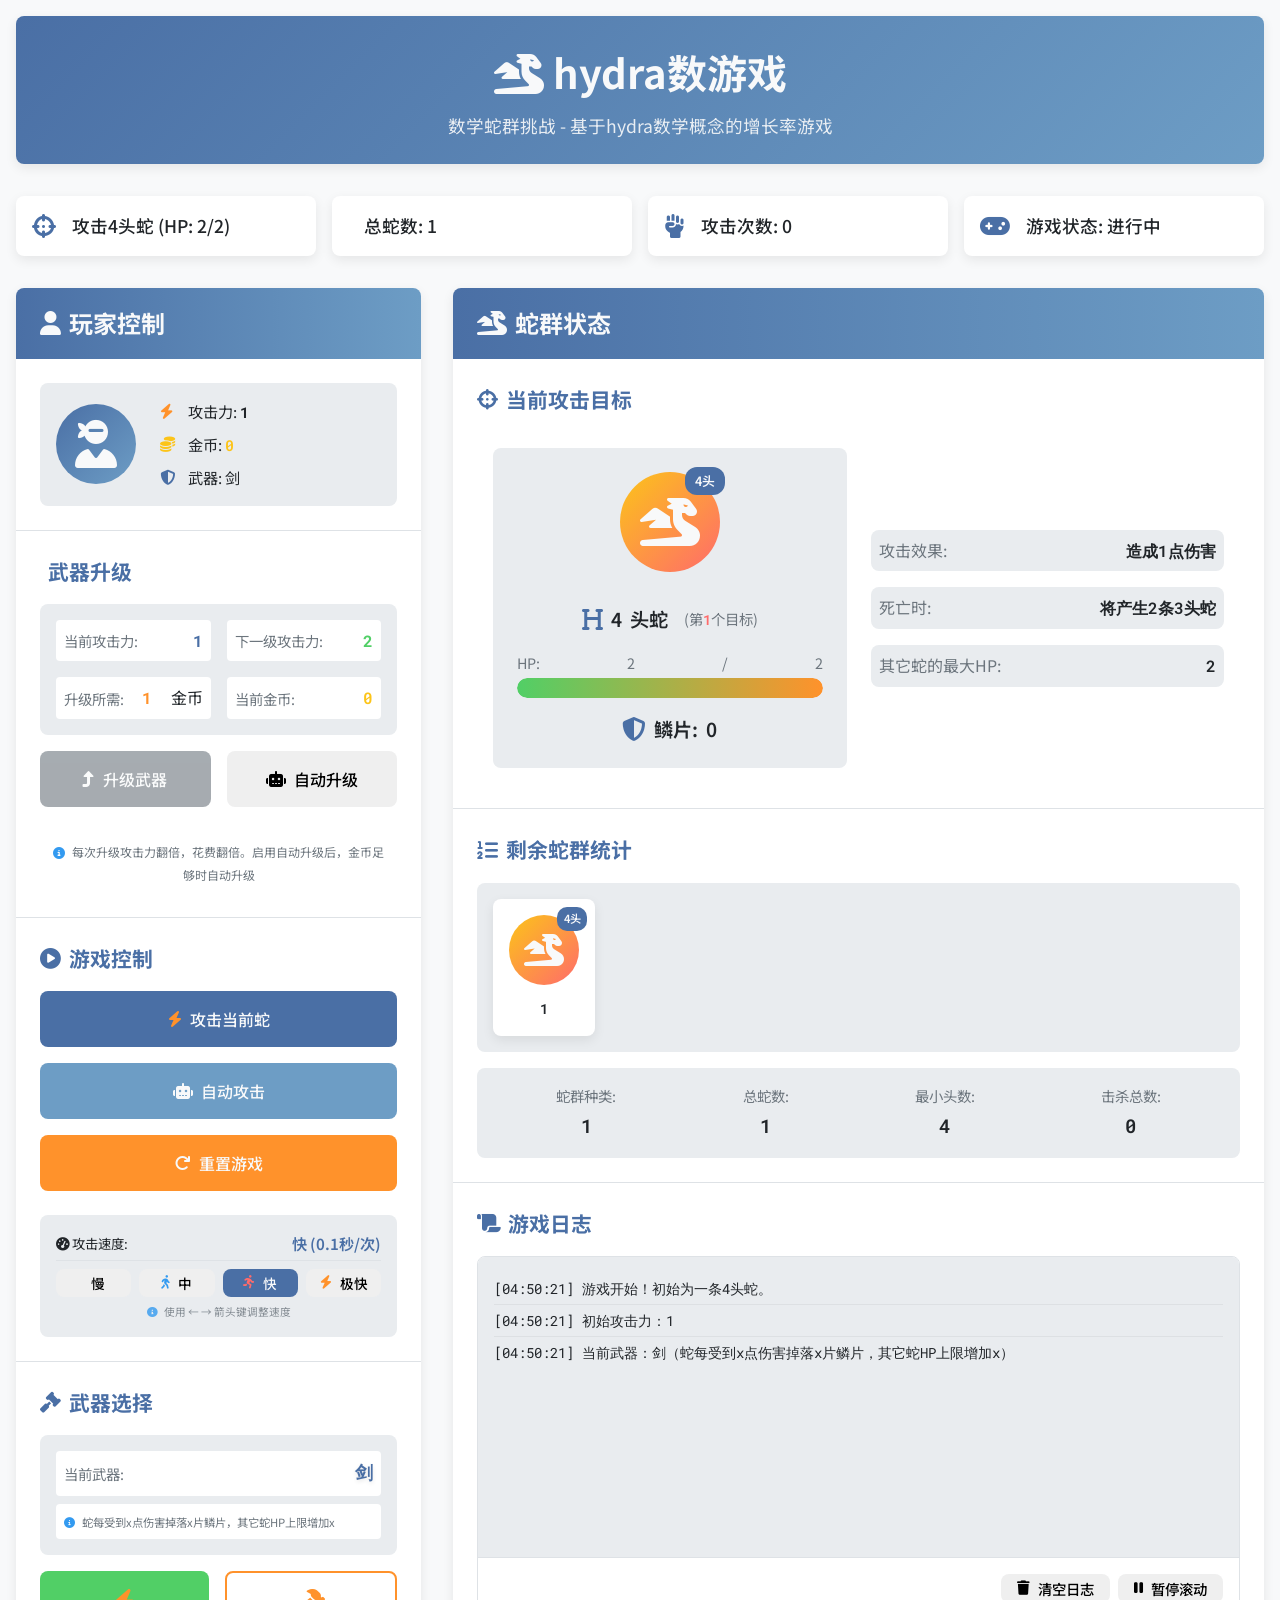
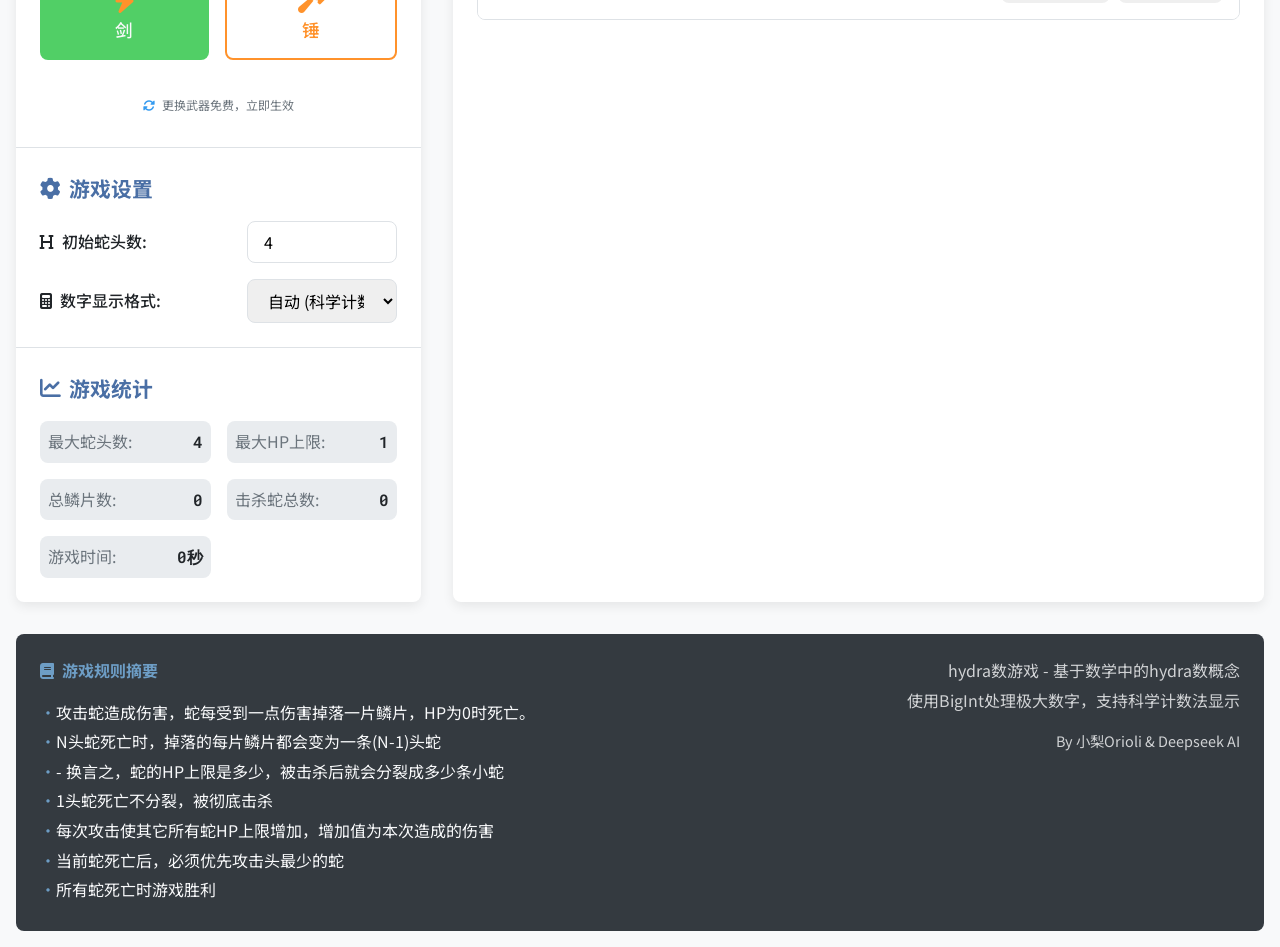
==== index.html @ ba2c18ad "【重构】初始化并迁移Hydra-web工程(BigInt实现分支)" ====
<!DOCTYPE html>
<html lang="zh-CN">
<head>
    <meta charset="UTF-8">
    <meta name="viewport" content="width=device-width, initial-scale=1.0">
    <title>hydra数游戏 - 数学蛇群挑战</title>
    <link rel="stylesheet" href="style.css">
    <link rel="stylesheet" href="https://cdnjs.cloudflare.com/ajax/libs/font-awesome/6.4.0/css/all.min.css">
    <link href="https://fonts.googleapis.com/css2?family=Noto+Sans+SC:wght@300;400;500;700&family=Roboto+Mono:wght@300;400;500&display=swap" rel="stylesheet">
</head>
<body>
    <div class="container">
        <header class="header">
            <h1><i class="fas fa-dragon"></i> hydra数游戏</h1>
            <p class="subtitle">数学蛇群挑战 - 基于hydra数学概念的增长率游戏</p>
        </header>

        <div class="game-status">
            <div class="status-item" id="current-snake-status">
                <i class="fas fa-crosshairs"></i>
                <span>准备开始游戏</span>
            </div>
            <div class="status-item" id="total-snakes-status">
                <i class="fas fa-snake"></i>
                <span>总蛇数: 0</span>
            </div>
            <div class="status-item" id="attack-count-status">
                <i class="fas fa-fist-raised"></i>
                <span>攻击次数: 0</span>
            </div>
            <div class="status-item" id="game-state-status">
                <i class="fas fa-gamepad"></i>
                <span>游戏状态: 等待开始</span>
            </div>
        </div>

        <main class="game-container">
            <!-- 左侧玩家控制区 -->
            <section class="player-panel">
                <div class="panel-header">
                    <h2><i class="fas fa-user"></i> 玩家控制</h2>
                </div>
                
                <!-- 玩家形象展示 -->
                <div class="player-visual-section">
                    <div class="player-visual">
                        <div class="player-icon">
                            <i class="fas fa-user-ninja fa-3x"></i>
                        </div>
                        <div class="player-info">
                            <div class="player-status">
                                <i class="fas fa-bolt"></i>
                                <span>攻击力: <span id="player-attack-power">1</span></span>
                            </div>
                            <div class="player-status">
                                <i class="fas fa-coins"></i>
                                <span>金币: <span id="player-gold">0</span></span>
                            </div>
                            <div class="player-status">
                                <i class="fas fa-shield-alt"></i>
                                <span>武器: <span id="player-weapon-display">剑</span></span>
                            </div>
                        </div>
                    </div>
                </div>
                
                <!-- 攻击力升级系统 -->
                <div class="control-section">
                    <h3><i class="fas fa-swords"></i> 武器升级</h3>
                    <div class="upgrade-system">
                        <div class="upgrade-info">
                            <div class="upgrade-item">
                                <span>当前攻击力:</span>
                                <span id="current-attack-power">1</span>
                            </div>
                            <div class="upgrade-item">
                                <span>下一级攻击力:</span>
                                <span id="next-attack-power">2</span>
                            </div>
                            <div class="upgrade-item">
                                <span>升级所需:</span>
                                <span id="upgrade-cost">1</span> 金币
                            </div>
                            <div class="upgrade-item">
                                <span>当前金币:</span>
                                <span id="current-gold">0</span>
                            </div>
                        </div>
                        <div class="upgrade-buttons">
                            <button id="upgrade-btn" class="btn btn-success">
                                <i class="fas fa-level-up-alt"></i> 升级武器
                            </button>
                            <button id="auto-upgrade-btn" class="btn btn-info">
                                <i class="fas fa-robot"></i> 自动升级
                            </button>
                        </div>
                        <div class="upgrade-hint">
                            <small><i class="fas fa-info-circle"></i> 每次升级攻击力翻倍，花费翻倍。启用自动升级后，金币足够时自动升级</small>
                        </div>
                    </div>
                </div>
                
                <div class="control-section">
                    <h3><i class="fas fa-play-circle"></i> 游戏控制</h3>
                    <div class="control-buttons">
                        <button id="attack-btn" class="btn btn-primary">
                            <i class="fas fa-bolt"></i> 攻击当前蛇
                        </button>
                        <button id="auto-attack-btn" class="btn btn-secondary">
                            <i class="fas fa-robot"></i> 自动攻击
                        </button>
                        <button id="reset-btn" class="btn btn-warning">
                            <i class="fas fa-redo"></i> 重置游戏
                        </button>
                    </div>

                    <!-- 自动攻击速度控制 -->
                    <div class="auto-speed-control" style="margin-top: 12px;">
                        <div class="speed-control-header">
                            <small><i class="fas fa-tachometer-alt"></i> 攻击速度:</small>
                            <span id="current-speed-display" class="speed-display">快 (0.1秒/次)</span>
                        </div>
                        <div class="speed-buttons">
                            <button id="speed-slow-btn" class="btn btn-small btn-outline-secondary" data-speed="1000">
                                <i class="fas fa-turtle"></i> 慢
                            </button>
                            <button id="speed-medium-btn" class="btn btn-small btn-outline-secondary" data-speed="500">
                                <i class="fas fa-walking"></i> 中
                            </button>
                            <button id="speed-fast-btn" class="btn btn-small btn-outline-secondary active" data-speed="100">
                                <i class="fas fa-running"></i> 快
                            </button>
                            <button id="speed-veryfast-btn" class="btn btn-small btn-outline-secondary" data-speed="50">
                                <i class="fas fa-bolt"></i> 极快
                            </button>
                        </div>
                        <div class="speed-hint">
                            <small><i class="fas fa-info-circle"></i> 使用 ← → 箭头键调整速度</small>
                        </div>
                    </div>
                </div>

                <!-- 武器选择系统 -->
                <div class="control-section">
                    <h3><i class="fas fa-gavel"></i> 武器选择</h3>
                    <div class="weapon-system">
                        <div class="weapon-info">
                            <div class="weapon-status">
                                <span>当前武器:</span>
                                <span id="current-weapon-display" class="weapon-name">剑</span>
                            </div>
                            <div class="weapon-description">
                                <small><i class="fas fa-info-circle"></i> <span id="weapon-description-display">蛇每受到x点伤害掉落x片鳞片，其它蛇HP上限增加x</span></small>
                            </div>
                        </div>
                        <div class="weapon-buttons">
                            <button id="weapon-sword-btn" class="btn btn-success">
                                <i class="fas fa-bolt"></i> 剑
                            </button>
                            <button id="weapon-hammer-btn" class="btn btn-outline-warning">
                                <i class="fas fa-hammer"></i> 锤
                            </button>
                        </div>
                        <div class="weapon-hint">
                            <small><i class="fas fa-sync-alt"></i> 更换武器免费，立即生效</small>
                        </div>
                    </div>
                </div>

                <div class="control-section">
                    <h3><i class="fas fa-cog"></i> 游戏设置</h3>
                    <div class="settings">
                        <div class="setting-item">
                            <label for="initial-heads">
                                <i class="fas fa-heading"></i> 初始蛇头数:
                            </label>
                            <input type="number" id="initial-heads" min="2" max="10" value="4">
                        </div>
                        <div class="setting-item">
                            <label for="number-format">
                                <i class="fas fa-calculator"></i> 数字显示格式:
                            </label>
                            <select id="number-format">
                                <option value="auto">自动 (科学计数法)</option>
                                <option value="scientific">科学计数法</option>
                                <option value="chinese">中文单位</option>
                                <option value="full">完整数字</option>
                            </select>
                        </div>
                    </div>
                </div>

                <div class="control-section">
                    <h3><i class="fas fa-chart-line"></i> 游戏统计</h3>
                    <div class="stats">
                        <div class="stat-item">
                            <span>最大蛇头数:</span>
                            <span id="max-heads-stat">0</span>
                        </div>
                        <div class="stat-item">
                            <span>最大HP上限:</span>
                            <span id="max-hp-stat">0</span>
                        </div>
                        <div class="stat-item">
                            <span>总鳞片数:</span>
                            <span id="total-scales-stat">0</span>
                        </div>
                        <div class="stat-item">
                            <span>击杀蛇总数:</span>
                            <span id="total-killed-stat">0</span>
                        </div>
                        <div class="stat-item">
                            <span>游戏时间:</span>
                            <span id="game-time-stat">0秒</span>
                        </div>
                    </div>
                </div>
            </section>

            <!-- 右侧蛇群显示区 -->
            <section class="snakes-panel">
                <div class="panel-header">
                    <h2><i class="fas fa-dragon"></i> 蛇群状态</h2>
                </div>
                
                <div class="current-snake-section">
                    <h3><i class="fas fa-crosshairs"></i> 当前攻击目标</h3>
                    <div class="current-snake-display">
                        <div class="snake-visual">
                            <!-- 蛇图标显示 -->
                            <div class="snake-icon-container">
                                <div class="snake-icon" id="current-snake-icon">
                                    <i class="fas fa-dragon fa-3x"></i>
                                </div>
                                <div class="snake-heads-badge" id="snake-heads-badge">
                                    <span id="current-heads-icon">5</span>头
                                </div>
                                <!-- 斩击特效容器 -->
                                <div class="slash-effect-container" id="slash-effect-container"></div>
                            </div>
                            
                            <div class="snake-heads">
                                <i class="fas fa-heading"></i>
                                <span id="current-heads">5</span>头蛇
                                <span class="target-order">(第<span id="current-target-order">1</span>个目标)</span>
                            </div>
                            <div class="snake-hp">
                                <div class="hp-label">
                                    <span>HP:</span>
                                    <span id="current-hp">1</span>/<span id="max-hp">1</span>
                                </div>
                                <div class="hp-bar-container">
                                    <div class="hp-bar" id="hp-bar"></div>
                                </div>
                            </div>
                            <div class="snake-scales">
                                <i class="fas fa-shield-alt"></i>
                                <span>鳞片:</span>
                                <span id="current-scales">0</span>
                            </div>
                        </div>
                        
                            <div class="snake-info">
                                <div class="info-row">
                                    <span>攻击效果:</span>
                                    <span id="attack-effect">造成1点伤害</span>
                                </div>
                                <div class="info-row death-info-row">
                                    <span>死亡时:</span>
                                    <span id="snakes-death-info">不再分裂</span>
                                </div>
                                <div class="info-row">
                                    <span>其它蛇的最大HP:</span>
                                    <span id="other-snakes-max-hp">1</span>
                                </div>
                            </div>
                    </div>
                </div>

                <div class="remaining-snakes-section">
                    <h3><i class="fas fa-list-ol"></i> 剩余蛇群统计</h3>
                    <div class="snakes-icons-container" id="snakes-icons-container">
                        <!-- 动态生成的蛇图标卡片 -->
                        <div class="empty-snakes-message">
                            <i class="fas fa-question-circle fa-2x"></i>
                            <p>暂无蛇群数据</p>
                        </div>
                    </div>
                    <div class="snakes-summary">
                        <div class="summary-item">
                            <span>蛇群种类:</span>
                            <span id="snake-types-count">0</span>
                        </div>
                        <div class="summary-item">
                            <span>总蛇数:</span>
                            <span id="total-snakes-count">0</span>
                        </div>
                        <div class="summary-item">
                            <span>最小头数:</span>
                            <span id="min-heads-count">-</span>
                        </div>
                        <div class="summary-item">
                            <span>击杀总数:</span>
                            <span id="total-killed-summary">0</span>
                        </div>
                    </div>
                </div>

                <div class="game-log-section">
                    <h3><i class="fas fa-scroll"></i> 游戏日志</h3>
                    <div class="log-container">
                        <div class="log-entries" id="game-log">
                            <div class="log-entry">欢迎来到Hydra数游戏！点击"攻击当前蛇"开始游戏。</div>
                        </div>
                        <div class="log-controls">
                            <button id="clear-log-btn" class="btn btn-small">
                                <i class="fas fa-trash"></i> 清空日志
                            </button>
                            <button id="pause-log-btn" class="btn btn-small">
                                <i class="fas fa-pause"></i> 暂停滚动
                            </button>
                        </div>
                    </div>
                </div>
            </section>
        </main>

        <footer class="footer">
            <div class="footer-content">
                <div class="game-rules">
                    <h4><i class="fas fa-book"></i> 游戏规则摘要</h4>
                    <ul>
                        <li>攻击蛇造成伤害，蛇每受到一点伤害掉落一片鳞片，HP为0时死亡。</li>
                        <li>N头蛇死亡时，掉落的每片鳞片都会变为一条(N-1)头蛇</li>
                        <li>- 换言之，蛇的HP上限是多少，被击杀后就会分裂成多少条小蛇</li>
                        <li>1头蛇死亡不分裂，被彻底击杀</li>
                        <li>每次攻击使其它所有蛇HP上限增加，增加值为本次造成的伤害</li>
                        <li>当前蛇死亡后，必须优先攻击头最少的蛇</li>
                        <li>所有蛇死亡时游戏胜利</li>
                    </ul>
                </div>
                <div class="footer-info">
                    <p>hydra数游戏 - 基于数学中的hydra数概念</p>
                    <p>使用BigInt处理极大数字，支持科学计数法显示</p>
                    <p class="copyright">By 小梨Orioli & Deepseek AI</p>
                </div>
            </div>
        </footer>
    </div>

    <!-- JavaScript模块 -->
    <script src="bigNumber.js" type="module"></script>
    <script src="gameState.js" type="module"></script>
    <script src="uiManager.js" type="module"></script>
    <script src="script.js" type="module"></script>
</body>
</html>
---- style.css ----
/* Hydra数游戏 - 样式文件 */
:root {
    /* 颜色变量 */
    --primary-color: #4a6fa5;
    --primary-dark: #385d8a;
    --secondary-color: #6d9dc5;
    --accent-color: #ff6b6b;
    --success-color: #51cf66;
    --warning-color: #ff922b;
    --danger-color: #ff6b6b;
    --info-color: #339af0;
    
    /* 背景颜色 */
    --bg-primary: #f8f9fa;
    --bg-secondary: #e9ecef;
    --bg-card: #ffffff;
    --bg-dark: #343a40;
    
    /* 文字颜色 */
    --text-primary: #212529;
    --text-secondary: #6c757d;
    --text-light: #f8f9fa;
    
    /* 边框和阴影 */
    --border-color: #dee2e6;
    --border-radius: 8px;
    --box-shadow: 0 4px 12px rgba(0, 0, 0, 0.08);
    --box-shadow-hover: 0 6px 16px rgba(0, 0, 0, 0.12);
    
    /* 间距 */
    --spacing-xs: 4px;
    --spacing-sm: 8px;
    --spacing-md: 16px;
    --spacing-lg: 24px;
    --spacing-xl: 32px;
    
    /* 字体 */
    --font-family-sans: 'Noto Sans SC', 'Microsoft YaHei', sans-serif;
    --font-family-mono: 'Roboto Mono', 'Consolas', monospace;
}

/* 基础样式重置 */
* {
    margin: 0;
    padding: 0;
    box-sizing: border-box;
}

body {
    font-family: var(--font-family-sans);
    color: var(--text-primary);
    background-color: var(--bg-primary);
    line-height: 1.6;
    min-height: 100vh;
}

.container {
    max-width: 1400px;
    margin: 0 auto;
    padding: var(--spacing-md);
}

/* 头部样式 */
.header {
    text-align: center;
    margin-bottom: var(--spacing-xl);
    padding: var(--spacing-lg);
    background: linear-gradient(135deg, var(--primary-color), var(--secondary-color));
    color: var(--text-light);
    border-radius: var(--border-radius);
    box-shadow: var(--box-shadow);
}

.header h1 {
    font-size: 2.5rem;
    margin-bottom: var(--spacing-sm);
}

.header .subtitle {
    font-size: 1.1rem;
    opacity: 0.9;
}

/* 游戏状态栏 */
.game-status {
    display: grid;
    grid-template-columns: repeat(auto-fit, minmax(200px, 1fr));
    gap: var(--spacing-md);
    margin-bottom: var(--spacing-xl);
}

.status-item {
    background-color: var(--bg-card);
    padding: var(--spacing-md);
    border-radius: var(--border-radius);
    box-shadow: var(--box-shadow);
    display: flex;
    align-items: center;
    gap: var(--spacing-md);
    transition: transform 0.2s ease;
}

.status-item:hover {
    transform: translateY(-2px);
}

.status-item i {
    font-size: 1.5rem;
    color: var(--primary-color);
}

.status-item span {
    font-size: 1.1rem;
    font-weight: 500;
}

/* 游戏容器布局 */
.game-container {
    display: grid;
    grid-template-columns: 1fr 2fr;
    gap: var(--spacing-xl);
    margin-bottom: var(--spacing-xl);
}

@media (max-width: 1024px) {
    .game-container {
        grid-template-columns: 1fr;
    }
}

/* 面板通用样式 */
.player-panel, .snakes-panel {
    background-color: var(--bg-card);
    border-radius: var(--border-radius);
    box-shadow: var(--box-shadow);
    overflow: hidden;
}

.panel-header {
    background: linear-gradient(to right, var(--primary-color), var(--secondary-color));
    color: var(--text-light);
    padding: var(--spacing-md) var(--spacing-lg);
}

.panel-header h2 {
    font-size: 1.5rem;
    display: flex;
    align-items: center;
    gap: var(--spacing-sm);
}

/* 控制区域样式 */
.control-section {
    padding: var(--spacing-lg);
    border-bottom: 1px solid var(--border-color);
}

.control-section:last-child {
    border-bottom: none;
}

.control-section h3 {
    font-size: 1.3rem;
    margin-bottom: var(--spacing-md);
    color: var(--primary-color);
    display: flex;
    align-items: center;
    gap: var(--spacing-sm);
}

/* 按钮样式 */
.btn {
    padding: var(--spacing-md) var(--spacing-lg);
    border: none;
    border-radius: var(--border-radius);
    font-family: var(--font-family-sans);
    font-size: 1rem;
    font-weight: 500;
    cursor: pointer;
    transition: all 0.2s ease;
    display: inline-flex;
    align-items: center;
    justify-content: center;
    gap: var(--spacing-sm);
}

.btn:hover {
    transform: translateY(-2px);
    box-shadow: var(--box-shadow-hover);
}

.btn:active {
    transform: translateY(0);
}

.btn-primary {
    background-color: var(--primary-color);
    color: var(--text-light);
}

.btn-primary:hover {
    background-color: var(--primary-dark);
}

.btn-secondary {
    background-color: var(--secondary-color);
    color: var(--text-light);
}

.btn-warning {
    background-color: var(--warning-color);
    color: var(--text-light);
}

.btn-small {
    padding: var(--spacing-xs) var(--spacing-md);
    font-size: 0.9rem;
}

.control-buttons {
    display: flex;
    flex-direction: column;
    gap: var(--spacing-md);
    margin-bottom: var(--spacing-lg);
}

/* 设置项样式 */
.settings {
    display: flex;
    flex-direction: column;
    gap: var(--spacing-md);
}

.setting-item {
    display: flex;
    align-items: center;
    justify-content: space-between;
    gap: var(--spacing-md);
}

.setting-item label {
    display: flex;
    align-items: center;
    gap: var(--spacing-sm);
    font-weight: 500;
}

.setting-item input, .setting-item select {
    padding: var(--spacing-sm) var(--spacing-md);
    border: 1px solid var(--border-color);
    border-radius: var(--border-radius);
    font-family: var(--font-family-sans);
    font-size: 1rem;
    width: 150px;
}

.setting-item input:focus, .setting-item select:focus {
    outline: none;
    border-color: var(--primary-color);
    box-shadow: 0 0 0 3px rgba(74, 111, 165, 0.1);
}

/* 统计样式 */
.stats {
    display: grid;
    grid-template-columns: repeat(2, 1fr);
    gap: var(--spacing-md);
}

.stat-item {
    display: flex;
    justify-content: space-between;
    padding: var(--spacing-sm);
    background-color: var(--bg-secondary);
    border-radius: var(--border-radius);
}

.stat-item span:first-child {
    color: var(--text-secondary);
}

.stat-item span:last-child {
    font-weight: 600;
    font-family: var(--font-family-mono);
}

/* 玩家形象展示 */
.player-visual-section {
    padding: var(--spacing-lg);
    border-bottom: 1px solid var(--border-color);
}

.player-visual {
    display: flex;
    align-items: center;
    gap: var(--spacing-lg);
    padding: var(--spacing-md);
    background-color: var(--bg-secondary);
    border-radius: var(--border-radius);
}

.player-icon {
    display: flex;
    align-items: center;
    justify-content: center;
    width: 80px;
    height: 80px;
    background: linear-gradient(135deg, var(--primary-color), var(--secondary-color));
    border-radius: 50%;
    color: var(--text-light);
}

.player-info {
    flex: 1;
    display: flex;
    flex-direction: column;
    gap: var(--spacing-sm);
}

.player-status {
    display: flex;
    align-items: center;
    gap: var(--spacing-sm);
    font-size: 0.95rem;
}

.player-status i {
    color: var(--primary-color);
    width: 20px;
}

/* 当前蛇显示 */
.current-snake-display {
    display: grid;
    grid-template-columns: 1fr 1fr;
    gap: var(--spacing-lg);
    padding: var(--spacing-md);
}

@media (max-width: 768px) {
    .current-snake-display {
        grid-template-columns: 1fr;
    }
}

.snake-visual {
    display: flex;
    flex-direction: column;
    gap: var(--spacing-md);
    padding: var(--spacing-lg);
    background-color: var(--bg-secondary);
    border-radius: var(--border-radius);
    align-items: center;
}

/* 蛇图标容器 */
.snake-icon-container {
    position: relative;
    margin-bottom: var(--spacing-md);
}

.snake-icon {
    display: flex;
    align-items: center;
    justify-content: center;
    width: 100px;
    height: 100px;
    background: linear-gradient(135deg, #ff6b6b, #ff922b);
    border-radius: 50%;
    color: var(--text-light);
    transition: all 0.3s ease;
}

.snake-heads-badge {
    position: absolute;
    top: -5px;
    right: -5px;
    background-color: var(--primary-color);
    color: var(--text-light);
    padding: 4px 8px;
    border-radius: 12px;
    font-size: 0.8rem;
    font-weight: 600;
    min-width: 40px;
    text-align: center;
}

.snake-heads, .snake-scales {
    display: flex;
    align-items: center;
    gap: var(--spacing-sm);
    font-size: 1.2rem;
    font-weight: 600;
}

.snake-heads i, .snake-scales i {
    color: var(--primary-color);
    font-size: 1.5rem;
}

.target-order {
    font-size: 0.9rem;
    color: var(--text-secondary);
    margin-left: var(--spacing-sm);
    font-weight: normal;
}

.target-order #current-target-order {
    font-family: var(--font-family-mono);
    font-weight: 600;
    color: var(--accent-color);
}

.snake-hp {
    width: 100%;
}

.hp-label {
    display: flex;
    justify-content: space-between;
    margin-bottom: var(--spacing-xs);
    font-size: 0.9rem;
    color: var(--text-secondary);
}

.hp-bar-container {
    height: 20px;
    background-color: #e9ecef;
    border-radius: 10px;
    overflow: hidden;
}

.hp-bar {
    height: 100%;
    background: linear-gradient(to right, var(--success-color), var(--warning-color));
    border-radius: 10px;
    transition: width 0.3s ease;
}

.snake-info {
    display: flex;
    flex-direction: column;
    justify-content: center;
    gap: var(--spacing-md);
}

.info-row {
    display: flex;
    justify-content: space-between;
    padding: var(--spacing-sm);
    background-color: var(--bg-secondary);
    border-radius: var(--border-radius);
}

.info-row span:first-child {
    color: var(--text-secondary);
}

.info-row span:last-child {
    font-weight: 600;
    font-family: var(--font-family-mono);
}

/* 蛇群表格 */
.snakes-table-container {
    overflow-x: auto;
    margin-bottom: var(--spacing-md);
}

.snakes-table {
    width: 100%;
    border-collapse: collapse;
    font-family: var(--font-family-mono);
}

.snakes-table th {
    background-color: var(--bg-secondary);
    padding: var(--spacing-md);
    text-align: left;
    font-weight: 600;
    color: var(--text-primary);
    border-bottom: 2px solid var(--border-color);
}

.snakes-table td {
    padding: var(--spacing-md);
    border-bottom: 1px solid var(--border-color);
}

.snakes-table tr:hover {
    background-color: var(--bg-secondary);
}

.snakes-table .empty-row {
    text-align: center;
    color: var(--text-secondary);
    font-style: italic;
}

.snakes-summary {
    display: flex;
    justify-content: space-around;
    padding: var(--spacing-md);
    background-color: var(--bg-secondary);
    border-radius: var(--border-radius);
}

.summary-item {
    display: flex;
    flex-direction: column;
    align-items: center;
    gap: var(--spacing-xs);
}

.summary-item span:first-child {
    color: var(--text-secondary);
    font-size: 0.9rem;
}

.summary-item span:last-child {
    font-weight: 600;
    font-size: 1.2rem;
    font-family: var(--font-family-mono);
}

/* 游戏日志 */
.log-container {
    border: 1px solid var(--border-color);
    border-radius: var(--border-radius);
    overflow: hidden;
}

/* 蛇群状态内部区域 */
.snakes-panel .current-snake-section,
.snakes-panel .remaining-snakes-section,
.snakes-panel .game-log-section {
    padding: var(--spacing-lg);
    border-bottom: 1px solid var(--border-color);
}

.snakes-panel .game-log-section {
    border-bottom: none; /* 最后一个区域不需要底部边框 */
}

/* 蛇群状态标题 */
.snakes-panel .current-snake-section h3,
.snakes-panel .remaining-snakes-section h3,
.snakes-panel .game-log-section h3 {
    font-size: 1.3rem;
    margin-bottom: var(--spacing-md);
    color: var(--primary-color);
    display: flex;
    align-items: center;
    gap: var(--spacing-sm);
}

.log-entries {
    height: 300px;
    overflow-y: auto;
    padding: var(--spacing-md);
    background-color: var(--bg-secondary);
    font-family: var(--font-family-mono);
    font-size: 0.9rem;
}

.log-entry {
    padding: var(--spacing-xs) 0;
    border-bottom: 1px solid rgba(0, 0, 0, 0.05);
}

.log-entry:last-child {
    border-bottom: none;
}

.log-controls {
    display: flex;
    justify-content: flex-end;
    gap: var(--spacing-sm);
    padding: var(--spacing-md);
    background-color: var(--bg-card);
    border-top: 1px solid var(--border-color);
}

/* 页脚样式 */
.footer {
    margin-top: var(--spacing-xl);
    padding: var(--spacing-lg);
    background-color: var(--bg-dark);
    color: var(--text-light);
    border-radius: var(--border-radius);
}

.footer-content {
    display: grid;
    grid-template-columns: 1fr 1fr;
    gap: var(--spacing-xl);
}

@media (max-width: 768px) {
    .footer-content {
        grid-template-columns: 1fr;
    }
}

.game-rules h4 {
    margin-bottom: var(--spacing-md);
    color: var(--secondary-color);
    display: flex;
    align-items: center;
    gap: var(--spacing-sm);
}

.game-rules ul {
    list-style-type: none;
}

.game-rules li {
    margin-bottom: var(--spacing-xs);
    padding-left: var(--spacing-md);
    position: relative;
}

.game-rules li:before {
    content: "•";
    color: var(--secondary-color);
    position: absolute;
    left: 0;
}

.footer-info {
    text-align: right;
}

@media (max-width: 768px) {
    .footer-info {
        text-align: left;
    }
}

.footer-info p {
    margin-bottom: var(--spacing-xs);
    opacity: 0.8;
}

.copyright {
    margin-top: var(--spacing-md);
    font-size: 0.9rem;
    opacity: 0.6;
}

.info-item ul {
    list-style-type: none;
    margin-top: var(--spacing-sm);
}

.info-item li {
    margin-bottom: var(--spacing-xs);
    padding-left: var(--spacing-md);
    position: relative;
}

.info-item li:before {
    content: "→";
    color: var(--primary-color);
    position: absolute;
    left: 0;
}

/* 工具类 */
.text-mono {
    font-family: var(--font-family-mono);
}

.text-success {
    color: var(--success-color);
}

.text-warning {
    color: var(--warning-color);
}

.text-danger {
    color: var(--danger-color);
}

.text-info {
    color: var(--info-color);
}

/* 动画 */
@keyframes pulse {
    0% { transform: scale(1); }
    50% { transform: scale(1.05); }
    100% { transform: scale(1); }
}

.pulse {
    animation: pulse 0.5s ease;
}

@keyframes fadeIn {
    from { opacity: 0; transform: translateY(10px); }
    to { opacity: 1; transform: translateY(0); }
}

.fade-in {
    animation: fadeIn 0.3s ease;
}

/* 斩击特效 */
@keyframes slash {
    0% {
        opacity: 0;
        transform: translateX(-40px) translateY(-40px) rotate(-45deg) scale(0.3);
    }
    20% {
        opacity: 1;
        transform: translateX(-20px) translateY(-20px) rotate(-45deg) scale(1);
    }
    80% {
        opacity: 1;
        transform: translateX(0px) translateY(0px) rotate(-45deg) scale(1);
    }
    100% {
        opacity: 0;
        transform: translateX(20px) translateY(20px) rotate(-45deg) scale(0.3);
    }
}

.slash-effect-container {
    position: absolute;
    top: 0;
    left: 0;
    width: 100%;
    height: 100%;
    pointer-events: none;
    z-index: 10;
    overflow: hidden;
    border-radius: 50%;
}

.slash-effect {
    position: absolute;
    top: 50%;
    left: 50%;
    width: 120px;
    height: 20px;
    background: linear-gradient(90deg, 
        rgba(255, 255, 255, 0) 0%, 
        rgba(255, 255, 255, 0.9) 20%, 
        rgba(255, 215, 0, 0.9) 50%, 
        rgba(255, 255, 255, 0.9) 80%, 
        rgba(255, 255, 255, 0) 100%);
    border-radius: 10px;
    transform-origin: center;
    filter: drop-shadow(0 0 8px rgba(255, 215, 0, 0.8));
    animation: slash 0.3s ease-out forwards;
    z-index: 11;
}

/* 斩击特效变体 - 红色版本 */
.slash-effect.red {
    background: linear-gradient(90deg, 
        rgba(255, 0, 0, 0) 0%, 
        rgba(255, 100, 100, 0.9) 20%, 
        rgba(255, 50, 50, 0.9) 50%, 
        rgba(255, 100, 100, 0.9) 80%, 
        rgba(255, 0, 0, 0) 100%);
    filter: drop-shadow(0 0 8px rgba(255, 50, 50, 0.8));
}

/* 斩击特效变体 - 蓝色版本 */
.slash-effect.blue {
    background: linear-gradient(90deg, 
        rgba(0, 150, 255, 0) 0%, 
        rgba(100, 200, 255, 0.9) 20%, 
        rgba(50, 150, 255, 0.9) 50%, 
        rgba(100, 200, 255, 0.9) 80%, 
        rgba(0, 150, 255, 0) 100%);
    filter: drop-shadow(0 0 8px rgba(50, 150, 255, 0.8));
}

/* 蛇群图标卡片布局 */
.snakes-icons-container {
    display: flex;
    flex-wrap: wrap;
    gap: var(--spacing-md);
    padding: var(--spacing-md);
    background-color: var(--bg-secondary);
    border-radius: var(--border-radius);
    min-height: 120px;
    max-height: 300px;
    overflow-y: auto;
    margin-bottom: var(--spacing-md);
}

.snake-icon-card {
    display: flex;
    flex-direction: column;
    align-items: center;
    padding: var(--spacing-md);
    background-color: var(--bg-card);
    border-radius: var(--border-radius);
    box-shadow: var(--box-shadow);
    transition: all 0.2s ease;
    min-width: 100px;
    position: relative;
}

.snake-icon-card:hover {
    transform: translateY(-2px);
    box-shadow: var(--box-shadow-hover);
}

.snake-icon-card .snake-icon-container {
    position: relative;
    margin-bottom: var(--spacing-sm);
}

.snake-icon-card .snake-icon {
    display: flex;
    align-items: center;
    justify-content: center;
    width: 70px;
    height: 70px;
    border-radius: 50%;
    color: var(--text-light);
    transition: all 0.3s ease;
}

.snake-icon-card .snake-heads-badge {
    position: absolute;
    top: -8px;
    right: -8px;
    background-color: var(--primary-color);
    color: var(--text-light);
    padding: 3px 6px;
    border-radius: 10px;
    font-size: 0.7rem;
    font-weight: 600;
    min-width: 30px;
    text-align: center;
    z-index: 1;
}

.snake-icon-card .snake-count {
    font-family: var(--font-family-mono);
    font-size: 0.9rem;
    font-weight: 600;
    color: var(--text-primary);
    text-align: center;
    margin-top: var(--spacing-xs);
}

/* 空状态消息 */
.empty-snakes-message {
    display: flex;
    flex-direction: column;
    align-items: center;
    justify-content: center;
    width: 100%;
    padding: var(--spacing-lg);
    color: var(--text-secondary);
    text-align: center;
}

.empty-snakes-message i {
    margin-bottom: var(--spacing-sm);
    color: var(--text-secondary);
    opacity: 0.5;
}

.empty-snakes-message p {
    font-style: italic;
}

/* 响应式调整 */
@media (max-width: 768px) {
    .snakes-icons-container {
        max-height: 250px;
    }
    
    .snake-icon-card {
        min-width: 80px;
        padding: var(--spacing-sm);
    }
    
    .snake-icon-card .snake-icon {
        width: 60px;
        height: 60px;
    }
}

/* 蛇图标颜色根据头数变化 */
.snake-icon-card[data-heads="1"] .snake-icon {
    background: linear-gradient(135deg, #51cf66, #339af0);
}

.snake-icon-card[data-heads="2"] .snake-icon {
    background: linear-gradient(135deg, #ff6b6b, #ff922b);
}

.snake-icon-card[data-heads="3"] .snake-icon {
    background: linear-gradient(135deg, #ff922b, #fcc419);
}

.snake-icon-card[data-heads="4"] .snake-icon,
.snake-icon-card[data-heads="5"] .snake-icon {
    background: linear-gradient(135deg, #fcc419, #ff6b6b);
}

.snake-icon-card[data-heads="6"] .snake-icon,
.snake-icon-card[data-heads="7"] .snake-icon,
.snake-icon-card[data-heads="8"] .snake-icon,
.snake-icon-card[data-heads="9"] .snake-icon,
.snake-icon-card[data-heads="10"] .snake-icon {
    background: linear-gradient(135deg, #ff6b6b, #cc5de8);
}

.snake-icon-card[data-heads="11"] .snake-icon,
.snake-icon-card[data-heads="12"] .snake-icon,
.snake-icon-card[data-heads="13"] .snake-icon,
.snake-icon-card[data-heads="14"] .snake-icon,
.snake-icon-card[data-heads="15"] .snake-icon,
.snake-icon-card[data-heads="16"] .snake-icon,
.snake-icon-card[data-heads="17"] .snake-icon,
.snake-icon-card[data-heads="18"] .snake-icon,
.snake-icon-card[data-heads="19"] .snake-icon,
.snake-icon-card[data-heads="20"] .snake-icon {
    background: linear-gradient(135deg, #cc5de8, #5c7cfa);
}

.snake-icon-card[data-heads="21"] .snake-icon,
.snake-icon-card[data-heads="22"] .snake-icon,
.snake-icon-card[data-heads="23"] .snake-icon,
.snake-icon-card[data-heads="24"] .snake-icon,
.snake-icon-card[data-heads="25"] .snake-icon,
.snake-icon-card[data-heads="26"] .snake-icon,
.snake-icon-card[data-heads="27"] .snake-icon,
.snake-icon-card[data-heads="28"] .snake-icon,
.snake-icon-card[data-heads="29"] .snake-icon,
.snake-icon-card[data-heads="30"] .snake-icon {
    background: linear-gradient(135deg, #5c7cfa, #339af0);
}

/* 攻击力升级系统样式 */
.upgrade-system {
    display: flex;
    flex-direction: column;
    gap: var(--spacing-md);
}

.upgrade-info {
    display: grid;
    grid-template-columns: repeat(2, 1fr);
    gap: var(--spacing-md);
    padding: var(--spacing-md);
    background-color: var(--bg-secondary);
    border-radius: var(--border-radius);
}

.upgrade-item {
    display: flex;
    justify-content: space-between;
    align-items: center;
    padding: var(--spacing-sm);
    background-color: var(--bg-card);
    border-radius: calc(var(--border-radius) / 2);
}

.upgrade-item span:first-child {
    color: var(--text-secondary);
    font-size: 0.9rem;
}

.upgrade-item span:last-child {
    font-weight: 600;
    font-family: var(--font-family-mono);
    color: var(--primary-color);
}

.btn-success {
    background-color: var(--success-color);
    color: var(--text-light);
}

.btn-success:hover {
    background-color: #40c057;
}

.btn-disabled {
    background-color: var(--text-secondary);
    color: var(--text-light);
    cursor: not-allowed;
    opacity: 0.6;
}

.btn-disabled:hover {
    transform: none;
    box-shadow: none;
    background-color: var(--text-secondary);
}

.upgrade-buttons {
    display: flex;
    gap: var(--spacing-md);
    margin-bottom: var(--spacing-sm);
}

.upgrade-buttons .btn {
    flex: 1;
    padding: var(--spacing-md);
}

.upgrade-hint {
    text-align: center;
    color: var(--text-secondary);
    font-size: 0.9rem;
    padding: var(--spacing-sm);
}

.upgrade-hint i {
    color: var(--info-color);
    margin-right: var(--spacing-xs);
}

/* 金币显示样式 */
.player-status .fa-coins {
    color: #fcc419;
}

/* 攻击力显示样式 */
.player-status .fa-bolt {
    color: var(--warning-color);
}

/* 武器系统样式 */
.weapon-system {
    display: flex;
    flex-direction: column;
    gap: var(--spacing-md);
}

.weapon-info {
    display: flex;
    flex-direction: column;
    gap: var(--spacing-sm);
    padding: var(--spacing-md);
    background-color: var(--bg-secondary);
    border-radius: var(--border-radius);
}

.weapon-status {
    display: flex;
    justify-content: space-between;
    align-items: center;
    padding: var(--spacing-sm);
    background-color: var(--bg-card);
    border-radius: calc(var(--border-radius) / 2);
}

.weapon-status span:first-child {
    color: var(--text-secondary);
    font-size: 0.9rem;
}

.weapon-status span:last-child {
    font-weight: 600;
    font-family: var(--font-family-mono);
    color: var(--primary-color);
    font-size: 1.1rem;
}

.weapon-description {
    padding: var(--spacing-sm);
    background-color: var(--bg-card);
    border-radius: calc(var(--border-radius) / 2);
    color: var(--text-secondary);
    font-size: 0.85rem;
    line-height: 1.4;
}

.weapon-description i {
    color: var(--info-color);
    margin-right: var(--spacing-xs);
}

.weapon-buttons {
    display: flex;
    gap: var(--spacing-md);
    margin-bottom: var(--spacing-sm);
}

.weapon-buttons .btn {
    flex: 1;
    padding: var(--spacing-md);
    display: flex;
    flex-direction: column;
    align-items: center;
    gap: var(--spacing-xs);
    font-size: 1.1rem;
}

.weapon-buttons .btn i {
    font-size: 1.5rem;
}

.weapon-hint {
    text-align: center;
    color: var(--text-secondary);
    font-size: 0.9rem;
    padding: var(--spacing-sm);
}

.weapon-hint i {
    color: var(--info-color);
    margin-right: var(--spacing-xs);
}

/* 按钮轮廓样式 */
.btn-outline-success {
    background-color: transparent;
    border: 2px solid var(--success-color);
    color: var(--success-color);
}

.btn-outline-success:hover {
    background-color: var(--success-color);
    color: var(--text-light);
}

.btn-outline-warning {
    background-color: transparent;
    border: 2px solid var(--warning-color);
    color: var(--warning-color);
}

.btn-outline-warning:hover {
    background-color: var(--warning-color);
    color: var(--text-light);
}

/* 武器名称特殊样式 */
.weapon-name {
    font-weight: 700;
    text-shadow: 0 2px 4px rgba(0, 0, 0, 0.1);
}

/* 武器图标颜色 */
.fa-sword {
    color: #339af0;
}

.fa-hammer {
    color: #ff922b;
}

/* 自动攻击速度控制样式 */
.auto-speed-control {
    background-color: var(--bg-secondary);
    border-radius: var(--border-radius);
    padding: var(--spacing-md);
    margin-top: var(--spacing-sm);
}

.speed-control-header {
    display: flex;
    justify-content: space-between;
    align-items: center;
    margin-bottom: var(--spacing-sm);
    padding-bottom: var(--spacing-xs);
    border-bottom: 1px solid var(--border-color);
}

.speed-display {
    font-weight: 600;
    color: var(--primary-color);
    font-size: 0.95rem;
}

.speed-buttons {
    display: flex;
    gap: var(--spacing-sm);
    margin-bottom: var(--spacing-xs);
}

.speed-buttons .btn {
    flex: 1;
    padding: var(--spacing-xs) var(--spacing-sm);
    font-size: 0.85rem;
}

.speed-buttons .btn.active {
    background-color: var(--primary-color);
    color: var(--text-light);
    border-color: var(--primary-color);
}

.speed-buttons .btn:hover:not(.active) {
    transform: translateY(-1px);
}

.speed-hint {
    text-align: center;
    color: var(--text-secondary);
    font-size: 0.8rem;
    opacity: 0.8;
}

.speed-hint i {
    margin-right: var(--spacing-xs);
    color: var(--info-color);
}

/* 速度按钮图标颜色 */
.fa-turtle {
    color: #51cf66;
}

.fa-walking {
    color: #339af0;
}

.fa-running {
    color: #ff6b6b;
}

.fa-bolt {
    color: #ff922b;
}

/* ==================== */
/* 升级特效样式 */
/* ==================== */

/* 数字跳动特效 */
@keyframes numberBounce {
    0% { 
        transform: scale(1); 
        color: inherit;
    }
    50% { 
        transform: scale(1.3); 
        color: gold;
        text-shadow: 0 0 8px rgba(255, 215, 0, 0.8);
    }
    100% { 
        transform: scale(1); 
        color: inherit;
    }
}

.upgrade-bounce {
    animation: numberBounce 0.5s ease;
    display: inline-block; /* 确保transform生效 */
}

/* 浮动文字特效 */
@keyframes floatUp {
    0% { 
        opacity: 1; 
        transform: translateY(0) scale(1);
    }
    100% { 
        opacity: 0; 
        transform: translateY(-30px) scale(1.2);
    }
}

.float-text {
    animation: floatUp 1s ease-out forwards;
    position: absolute;
    color: gold;
    font-weight: bold;
    font-size: 1.2rem;
    text-shadow: 0 0 3px black;
    pointer-events: none;
    z-index: 1000;
}

/* 光环特效 */
@keyframes glow {
    0% { 
        box-shadow: 0 0 5px gold, 0 0 10px rgba(255, 215, 0, 0.3);
    }
    50% { 
        box-shadow: 0 0 20px gold, 0 0 30px rgba(255, 215, 0, 0.6);
    }
    100% { 
        box-shadow: 0 0 5px gold, 0 0 10px rgba(255, 215, 0, 0.3);
    }
}

.glow-effect {
    animation: glow 0.8s ease;
    position: relative;
}

/* 简单粒子特效 */
@keyframes particleFloat {
    0% {
        opacity: 1;
        transform: translate(0, 0) scale(1);
    }
    100% {
        opacity: 0;
        transform: translate(var(--tx, 0), var(--ty, -20px)) scale(0.5);
    }
}

.particle {
    position: absolute;
    width: 4px;
    height: 4px;
    background-color: gold;
    border-radius: 50%;
    pointer-events: none;
    z-index: 999;
    animation: particleFloat 0.8s ease-out forwards;
}

/* 升级按钮特殊效果 */
#upgrade-btn.upgrade-success {
    background: linear-gradient(135deg, #51cf66, #40c057);
    color: white;
    border-color: #40c057;
}

/* 攻击力数字特殊样式 */
#current-attack-power,
#player-attack-power {
    transition: all 0.3s ease;
    font-weight: 700;
    font-family: var(--font-family-mono);
}

/* 金币数字特殊样式 */
#current-gold,
#player-gold {
    transition: all 0.3s ease;
    font-weight: 600;
    color: #fcc419;
    font-family: var(--font-family-mono);
}

/* 升级成本数字样式 */
#upgrade-cost {
    font-weight: 700;
    color: var(--warning-color);
    font-family: var(--font-family-mono);
}

/* 下一级攻击力样式 */
#next-attack-power {
    font-weight: 700;
    color: var(--success-color);
    font-family: var(--font-family-mono);
}
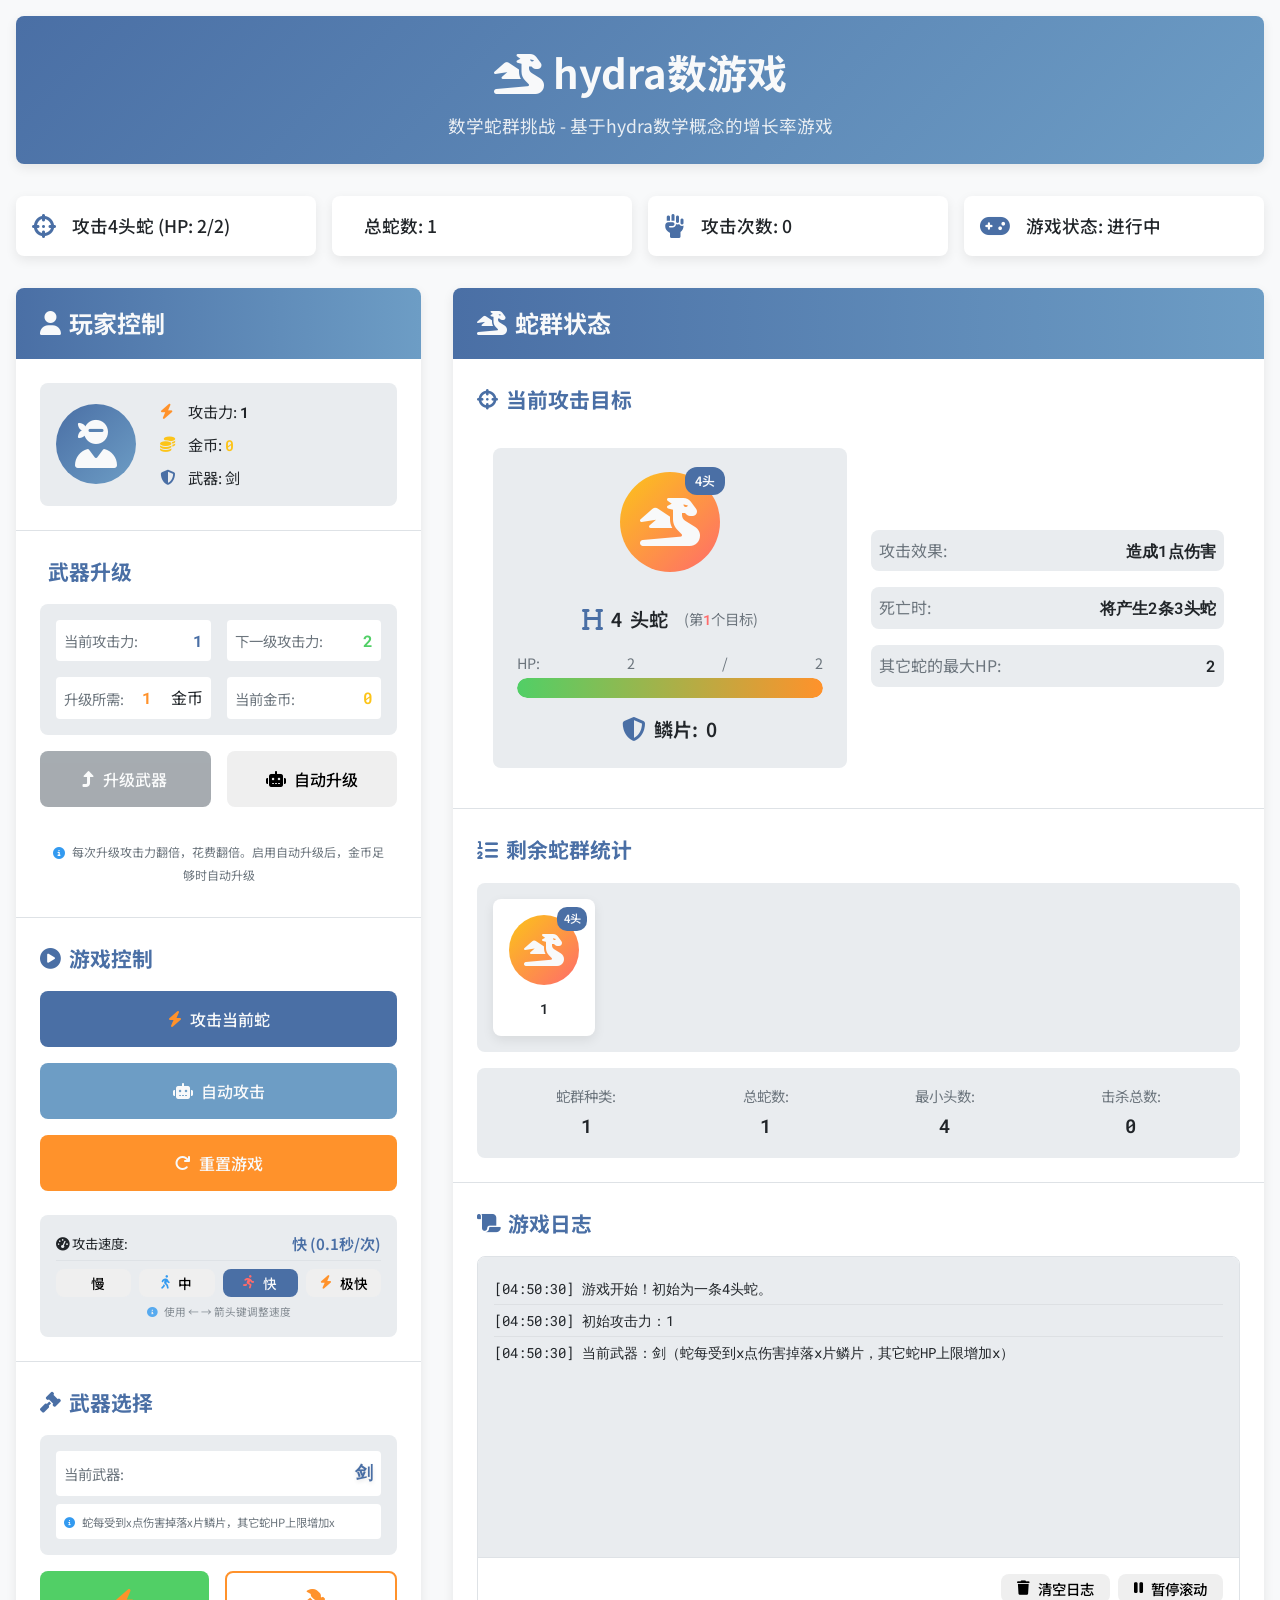
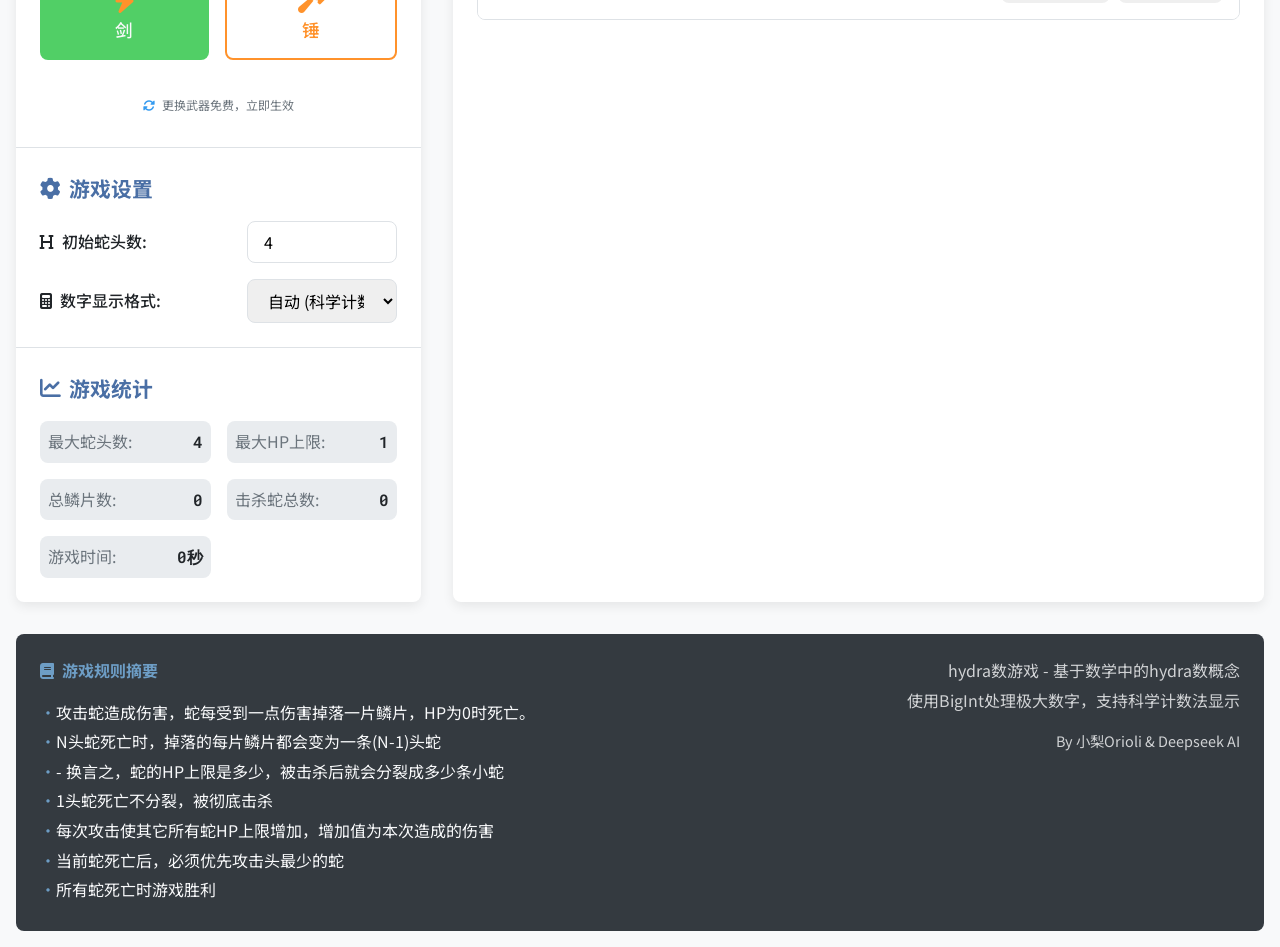
==== commit 4f6f6804: "【重构】使用ExpantaNum.js对项目进行重构（当前版本存在Bug未修复）" ====
--- a/index.html
+++ b/index.html
@@ -349,7 +349,7 @@
     </div>
 
     <!-- JavaScript模块 -->
-    <script src="bigNumber.js" type="module"></script>
+    <script src="ExpantaNum.js"></script>
     <script src="gameState.js" type="module"></script>
     <script src="uiManager.js" type="module"></script>
     <script src="script.js" type="module"></script>
--- a/style.css
+++ b/style.css
@@ -758,28 +758,6 @@
     z-index: 11;
 }
 
-/* 斩击特效变体 - 红色版本 */
-.slash-effect.red {
-    background: linear-gradient(90deg, 
-        rgba(255, 0, 0, 0) 0%, 
-        rgba(255, 100, 100, 0.9) 20%, 
-        rgba(255, 50, 50, 0.9) 50%, 
-        rgba(255, 100, 100, 0.9) 80%, 
-        rgba(255, 0, 0, 0) 100%);
-    filter: drop-shadow(0 0 8px rgba(255, 50, 50, 0.8));
-}
-
-/* 斩击特效变体 - 蓝色版本 */
-.slash-effect.blue {
-    background: linear-gradient(90deg, 
-        rgba(0, 150, 255, 0) 0%, 
-        rgba(100, 200, 255, 0.9) 20%, 
-        rgba(50, 150, 255, 0.9) 50%, 
-        rgba(100, 200, 255, 0.9) 80%, 
-        rgba(0, 150, 255, 0) 100%);
-    filter: drop-shadow(0 0 8px rgba(50, 150, 255, 0.8));
-}
-
 /* 蛇群图标卡片布局 */
 .snakes-icons-container {
     display: flex;
